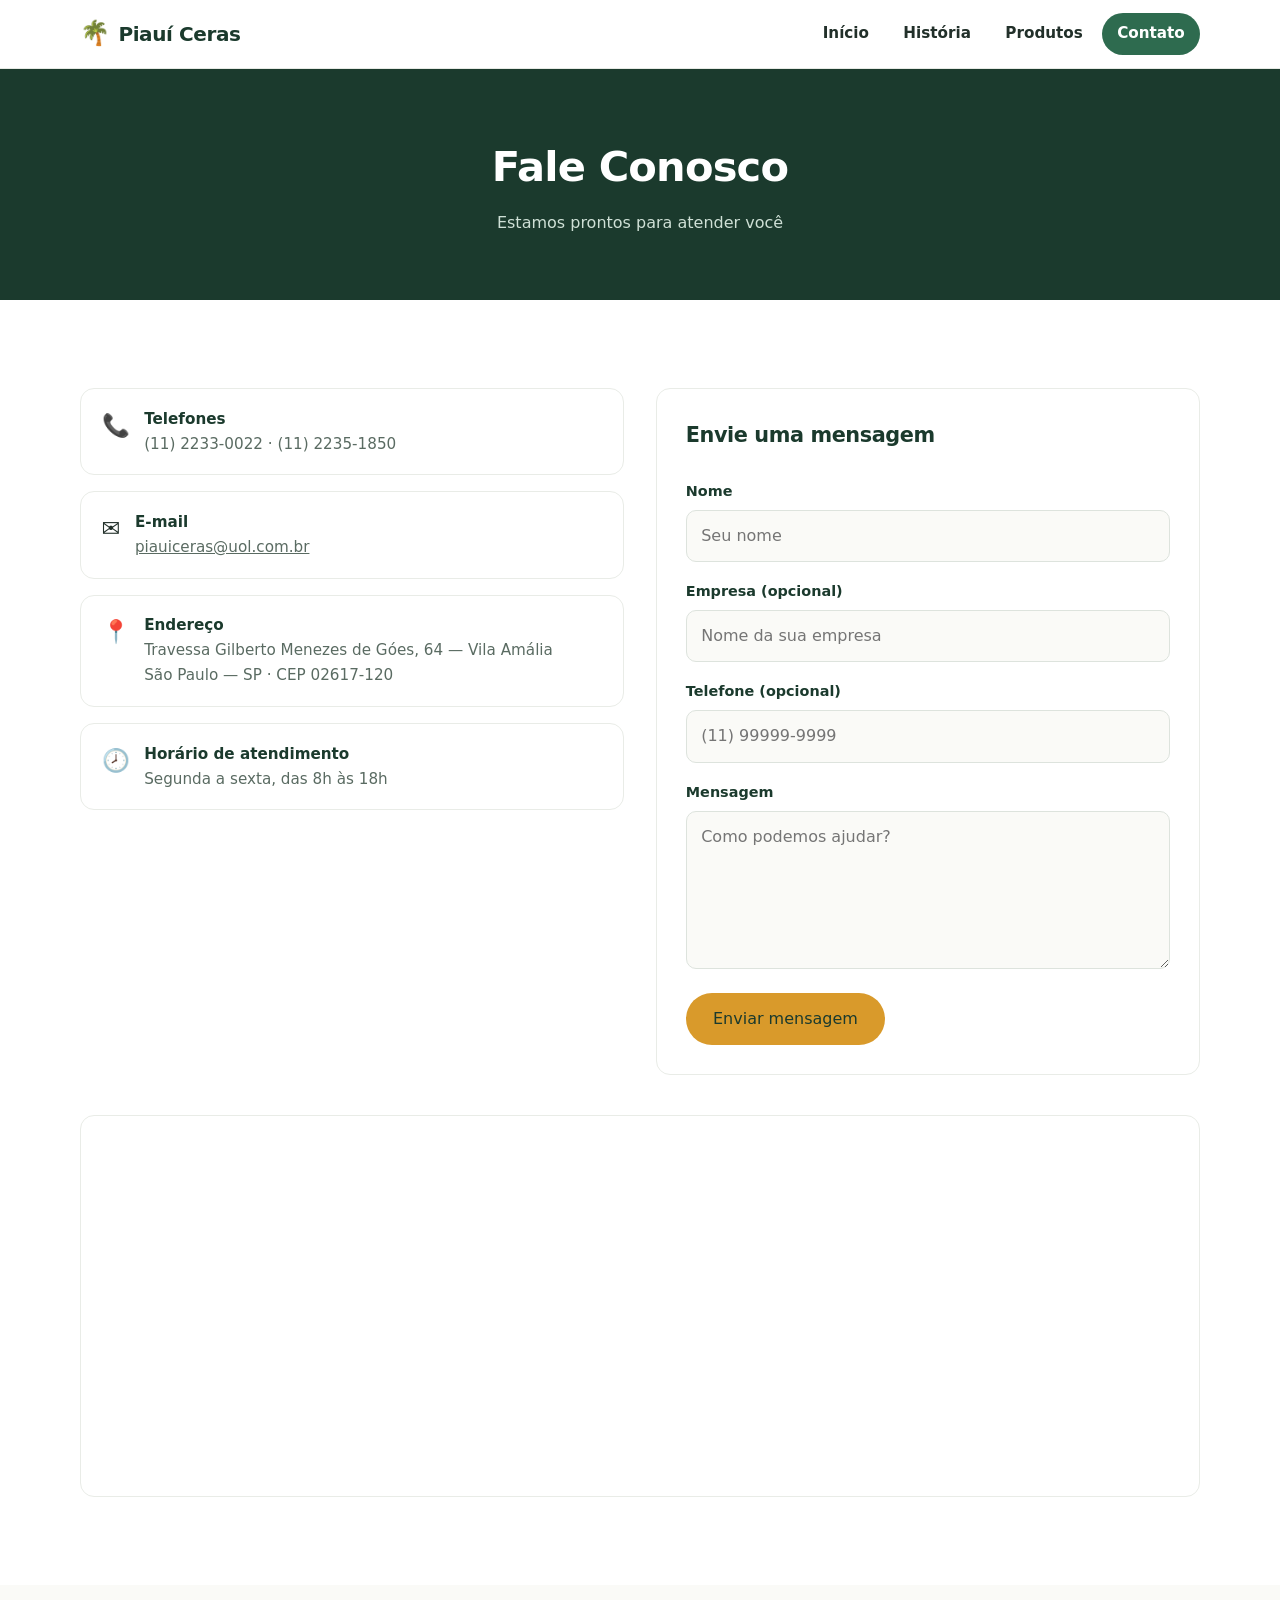
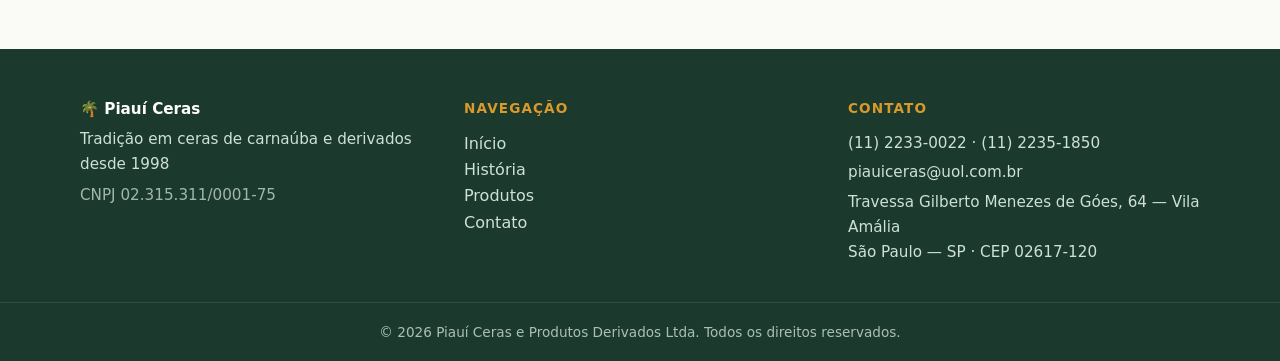
==== contato.html @ 4d1cfb24 "Site institucional Piaui Ceras e Produtos Derivados" ====
<!DOCTYPE html>
<html lang="pt-BR">
<head>
  <meta charset="UTF-8">
  <meta name="viewport" content="width=device-width, initial-scale=1.0">
  <title>Contato — Piauí Ceras</title>
  <meta name="description" content="Entre em contato com a Piauí Ceras e Produtos Derivados Ltda — telefones, e-mail e endereço em São Paulo.">
  <link rel="stylesheet" href="css/style.css">
</head>
<body>

  <header id="site-header"></header>

  <section class="titulo-pagina">
    <div class="container">
      <h1>Fale Conosco</h1>
      <p>Estamos prontos para atender você</p>
    </div>
  </section>

  <section class="secao secao-alt">
    <div class="container">
      <div class="contato-grid">

        <!-- ==============================================
             INFORMAÇÕES DE CONTATO
             Os textos são preenchidos automaticamente a
             partir do js/dados.js (bloco "contato").
             ============================================== -->
        <div class="info-contato">
          <div class="info-item">
            <span class="icone">📞</span>
            <div><strong>Telefones</strong><p id="ct-telefones"></p></div>
          </div>
          <div class="info-item">
            <span class="icone">✉️</span>
            <div><strong>E-mail</strong><p><a id="ct-email" href="#"></a></p></div>
          </div>
          <div class="info-item">
            <span class="icone">📍</span>
            <div><strong>Endereço</strong><p id="ct-endereco"></p></div>
          </div>
          <div class="info-item">
            <span class="icone">🕗</span>
            <div><strong>Horário de atendimento</strong><p id="ct-horario"></p></div>
          </div>
        </div>

        <!-- ==============================================
             FORMULÁRIO
             Ao enviar, abre o programa de e-mail do
             visitante já com a mensagem pronta (mailto).
             ============================================== -->
        <form class="form-contato" id="form-contato">
          <h2 style="font-size: 1.3rem;">Envie uma mensagem</h2>
          <div>
            <label for="nome">Nome</label>
            <input type="text" id="nome" required placeholder="Seu nome">
          </div>
          <div>
            <label for="empresa">Empresa (opcional)</label>
            <input type="text" id="empresa" placeholder="Nome da sua empresa">
          </div>
          <div>
            <label for="telefone">Telefone (opcional)</label>
            <input type="tel" id="telefone" placeholder="(11) 99999-9999">
          </div>
          <div>
            <label for="mensagem">Mensagem</label>
            <textarea id="mensagem" rows="5" required placeholder="Como podemos ajudar?"></textarea>
          </div>
          <button type="submit" class="botao">Enviar mensagem</button>
        </form>
      </div>

      <!-- ==============================================
           MAPA — Google Maps com o endereço da empresa.
           Se mudar de endereço, troque o texto depois de
           "q=" na linha do iframe (use + no lugar de espaço).
           ============================================== -->
      <div class="mapa">
        <iframe
          src="https://www.google.com/maps?q=Travessa+Gilberto+Menezes+de+Goes,+64,+Vila+Amalia,+Sao+Paulo,+SP&output=embed"
          loading="lazy" title="Mapa — localização da Piauí Ceras"
          referrerpolicy="no-referrer-when-downgrade"></iframe>
      </div>
    </div>
  </section>

  <footer id="site-footer"></footer>

  <script src="js/dados.js"></script>
  <script src="js/main.js"></script>
  <script>
    /* Preenche os dados de contato a partir do js/dados.js */
    document.addEventListener("DOMContentLoaded", function () {
      var c = DADOS.contato;
      document.getElementById("ct-telefones").textContent = c.telefones.join(" · ");
      var email = document.getElementById("ct-email");
      email.textContent = c.email;
      email.href = "mailto:" + c.email;
      document.getElementById("ct-endereco").innerHTML =
        c.endereco + "<br>" + c.cidade + " · " + c.cep;
      document.getElementById("ct-horario").textContent = c.horario;

      /* Formulário: monta o e-mail e abre o programa de e-mail */
      document.getElementById("form-contato").addEventListener("submit", function (ev) {
        ev.preventDefault();
        var corpo =
          "Nome: " + document.getElementById("nome").value + "\n" +
          "Empresa: " + document.getElementById("empresa").value + "\n" +
          "Telefone: " + document.getElementById("telefone").value + "\n\n" +
          document.getElementById("mensagem").value;
        location.href = "mailto:" + c.email +
          "?subject=" + encodeURIComponent("Contato pelo site — " + document.getElementById("nome").value) +
          "&body=" + encodeURIComponent(corpo);
      });
    });
  </script>
</body>
</html>
---- css/style.css ----
/* ============================================================
   ESTILOS — Piauí Ceras
   ============================================================
   Para mudar a "cara" do site inteiro, altere só as variáveis
   abaixo (cores, fontes, arredondamento). O resto do arquivo
   raramente precisa ser tocado.
   ============================================================ */

:root {
  /* CORES — troque aqui para mudar o tema inteiro */
  --verde-escuro: #1b3a2d;   /* fundo do hero e rodapé */
  --verde:        #2e6b4f;   /* cor principal (botões, links) */
  --verde-claro:  #e8f2ec;   /* fundos suaves */
  --ambar:        #d99a2b;   /* cor de destaque (carnaúba) */
  --ambar-claro:  #f7ecd7;
  --texto:        #22302a;
  --texto-suave:  #5a6b62;
  --branco:       #ffffff;
  --fundo:        #fafaf7;

  /* FONTES */
  --fonte: "Segoe UI", system-ui, -apple-system, Roboto, Arial, sans-serif;

  /* ARREDONDAMENTO dos cartões e botões */
  --raio: 14px;

  /* IMAGEM DO HERO (página inicial) — para usar uma foto:
     troque a linha abaixo por algo como:
     --hero-fundo: linear-gradient(rgba(27,58,45,.82), rgba(27,58,45,.82)),
                   url("../img/minha-foto.jpg") center/cover;      */
  --hero-fundo: radial-gradient(1200px 500px at 80% -10%, #2e6b4f 0%, transparent 60%),
                radial-gradient(900px 420px at 10% 110%, #24503d 0%, transparent 55%),
                var(--verde-escuro);
}

/* ---------- RESET BÁSICO ---------- */
* { margin: 0; padding: 0; box-sizing: border-box; }
html { scroll-behavior: smooth; }
body {
  font-family: var(--fonte);
  color: var(--texto);
  background: var(--fundo);
  line-height: 1.65;
}
img { max-width: 100%; display: block; }
a { color: var(--verde); }

.container { width: min(1120px, 92%); margin-inline: auto; }

/* ---------- CABEÇALHO ---------- */
#site-header {
  position: sticky; top: 0; z-index: 50;
  background: rgba(255, 255, 255, .92);
  backdrop-filter: blur(8px);
  border-bottom: 1px solid #e6e9e4;
}
.header-inner {
  display: flex; align-items: center; justify-content: space-between;
  min-height: 68px; gap: 1rem;
}
.logo {
  display: flex; align-items: center; gap: .55rem;
  text-decoration: none; font-weight: 800; font-size: 1.25rem;
  color: var(--verde-escuro); letter-spacing: -.02em;
}
.logo-icone { font-size: 1.5rem; }

.nav ul { display: flex; gap: .25rem; list-style: none; }
.nav a {
  display: block; padding: .55rem .95rem;
  text-decoration: none; color: var(--texto);
  font-weight: 600; font-size: .95rem;
  border-radius: 999px; transition: background .2s, color .2s;
}
.nav a:hover { background: var(--verde-claro); color: var(--verde); }
.nav a.ativo { background: var(--verde); color: var(--branco); }

/* botão hambúrguer (aparece só no celular) */
.menu-btn {
  display: none; flex-direction: column; gap: 5px;
  background: none; border: 0; cursor: pointer; padding: .5rem;
}
.menu-btn span {
  width: 24px; height: 2.6px; background: var(--verde-escuro);
  border-radius: 2px; transition: transform .25s, opacity .25s;
}
.menu-btn.aberto span:nth-child(1) { transform: translateY(7.6px) rotate(45deg); }
.menu-btn.aberto span:nth-child(2) { opacity: 0; }
.menu-btn.aberto span:nth-child(3) { transform: translateY(-7.6px) rotate(-45deg); }

/* ---------- HERO (topo da página inicial) ---------- */
.hero {
  background: var(--hero-fundo);
  color: var(--branco);
  padding: clamp(4rem, 10vw, 7.5rem) 0;
  text-align: center;
}
.hero h1 {
  font-size: clamp(2rem, 5vw, 3.4rem);
  line-height: 1.15; letter-spacing: -.02em;
  max-width: 20ch; margin-inline: auto;
}
.hero h1 em { color: var(--ambar); font-style: normal; }
.hero p {
  margin: 1.2rem auto 2rem; max-width: 58ch;
  font-size: 1.1rem; color: #d6e4dc;
}
.hero-selo {
  display: inline-block; margin-bottom: 1.2rem;
  padding: .35rem 1rem; border-radius: 999px;
  background: rgba(217, 154, 43, .16);
  border: 1px solid rgba(217, 154, 43, .45);
  color: var(--ambar); font-weight: 700; font-size: .85rem;
  letter-spacing: .06em; text-transform: uppercase;
}

/* ---------- BOTÕES ---------- */
.botao {
  display: inline-block; padding: .8rem 1.7rem;
  border-radius: 999px; text-decoration: none; font-weight: 700;
  background: var(--ambar); color: var(--verde-escuro);
  transition: transform .15s, box-shadow .15s, background .2s;
}
.botao:hover { transform: translateY(-2px); box-shadow: 0 8px 22px rgba(0,0,0,.18); }
.botao-secundario {
  background: transparent; color: var(--branco);
  border: 2px solid rgba(255,255,255,.5); margin-left: .6rem;
}
.botao-secundario:hover { border-color: var(--branco); }
.botao-claro {
  background: var(--verde-claro); color: var(--verde);
  padding: .55rem 1.2rem; font-size: .9rem; margin-top: auto;
}

/* ---------- SEÇÕES ---------- */
.secao { padding: clamp(3.2rem, 7vw, 5.5rem) 0; }
.secao-alt { background: var(--branco); }
.secao h2 {
  font-size: clamp(1.6rem, 3.4vw, 2.3rem);
  letter-spacing: -.02em; color: var(--verde-escuro);
  margin-bottom: .6rem;
}
.secao .subtitulo { color: var(--texto-suave); max-width: 62ch; margin-bottom: 2.4rem; }
.centro { text-align: center; }
.centro .subtitulo { margin-inline: auto; }

/* ---------- GRADE DE CARTÕES ---------- */
.grade {
  display: grid; gap: 1.4rem;
  grid-template-columns: repeat(auto-fit, minmax(250px, 1fr));
}
.card {
  background: var(--branco);
  border: 1px solid #e9ece7;
  border-radius: var(--raio);
  padding: 1.8rem 1.6rem;
  display: flex; flex-direction: column; gap: .7rem;
  transition: transform .2s, box-shadow .2s;
}
.card:hover { transform: translateY(-5px); box-shadow: 0 14px 34px rgba(27,58,45,.12); }
.card-icone {
  width: 56px; height: 56px; font-size: 1.7rem;
  display: grid; place-items: center;
  background: var(--ambar-claro); border-radius: 12px;
}
.card h3 { color: var(--verde-escuro); font-size: 1.15rem; }
.card p { color: var(--texto-suave); font-size: .95rem; flex: 1; }

/* ---------- NÚMEROS / DESTAQUES ---------- */
.numeros {
  display: grid; gap: 1rem;
  grid-template-columns: repeat(auto-fit, minmax(170px, 1fr));
  margin-top: 2.5rem;
}
.numero {
  background: rgba(255,255,255,.07);
  border: 1px solid rgba(255,255,255,.14);
  border-radius: var(--raio); padding: 1.3rem; text-align: center;
}
.numero strong { display: block; font-size: 2rem; color: var(--ambar); }
.numero span { font-size: .9rem; color: #cfe0d6; }

/* ---------- BLOCO DE TEXTO (história) ---------- */
.bloco-texto { max-width: 72ch; }
.bloco-texto p { margin-bottom: 1.1rem; color: #37453e; }
.bloco-texto p:first-of-type::first-letter {
  font-size: 3.2rem; font-weight: 800; float: left;
  line-height: 1; padding-right: .6rem; color: var(--verde);
}

/* linha do tempo */
.timeline { margin-top: 2.5rem; border-left: 3px solid var(--verde-claro); }
.timeline-item { position: relative; padding: 0 0 1.8rem 1.8rem; }
.timeline-item::before {
  content: ""; position: absolute; left: -9.5px; top: .35rem;
  width: 16px; height: 16px; border-radius: 50%;
  background: var(--ambar); border: 3px solid var(--fundo);
}
.timeline-item strong { color: var(--verde-escuro); display: block; }
.timeline-item p { color: var(--texto-suave); font-size: .95rem; }

/* ---------- FAIXA DE CHAMADA (CTA) ---------- */
.cta {
  background: var(--verde-escuro); color: var(--branco);
  border-radius: var(--raio); padding: clamp(2rem, 5vw, 3.2rem);
  display: flex; flex-wrap: wrap; align-items: center;
  justify-content: space-between; gap: 1.5rem;
}
.cta h2 { color: var(--branco); font-size: clamp(1.4rem, 3vw, 1.9rem); }
.cta p { color: #cfe0d6; }

/* ---------- PÁGINA DE CONTATO ---------- */
.contato-grid {
  display: grid; gap: 2rem;
  grid-template-columns: repeat(auto-fit, minmax(300px, 1fr));
  align-items: start;
}
.info-contato { display: grid; gap: 1rem; }
.info-item {
  display: flex; gap: .9rem; align-items: flex-start;
  background: var(--branco); border: 1px solid #e9ece7;
  border-radius: var(--raio); padding: 1.1rem 1.3rem;
}
.info-item .icone { font-size: 1.4rem; }
.info-item strong { color: var(--verde-escuro); display: block; font-size: .95rem; }
.info-item p, .info-item a { font-size: .95rem; color: var(--texto-suave); }

.form-contato {
  background: var(--branco); border: 1px solid #e9ece7;
  border-radius: var(--raio); padding: 1.8rem;
  display: grid; gap: 1rem;
}
.form-contato label { font-weight: 600; font-size: .9rem; color: var(--verde-escuro); }
.form-contato input, .form-contato textarea {
  width: 100%; margin-top: .35rem;
  padding: .75rem .9rem; font: inherit;
  border: 1.5px solid #dde3dd; border-radius: 10px;
  background: var(--fundo); transition: border-color .2s;
}
.form-contato input:focus, .form-contato textarea:focus {
  outline: none; border-color: var(--verde);
}
.form-contato button { border: 0; cursor: pointer; font: inherit; justify-self: start; }

.mapa {
  margin-top: 2.5rem; border-radius: var(--raio); overflow: hidden;
  border: 1px solid #e9ece7;
}
.mapa iframe { width: 100%; height: 380px; border: 0; display: block; }

/* ---------- CABEÇALHO INTERNO DAS PÁGINAS ---------- */
.titulo-pagina {
  background: var(--verde-escuro); color: var(--branco);
  padding: clamp(2.5rem, 6vw, 4rem) 0; text-align: center;
}
.titulo-pagina h1 { font-size: clamp(1.8rem, 4vw, 2.6rem); letter-spacing: -.02em; }
.titulo-pagina p { color: #cfe0d6; margin-top: .5rem; }

/* ---------- RODAPÉ ---------- */
#site-footer { background: var(--verde-escuro); color: #cfe0d6; margin-top: 4rem; }
.footer-grid {
  display: grid; gap: 2rem; padding: 3rem 0 2rem;
  grid-template-columns: repeat(auto-fit, minmax(220px, 1fr));
}
.footer-logo { font-weight: 800; font-size: 1.2rem; color: var(--branco); margin-bottom: .4rem; }
.footer-cnpj { font-size: .85rem; opacity: .75; margin-top: .4rem; }
#site-footer h4 {
  color: var(--ambar); font-size: .85rem;
  text-transform: uppercase; letter-spacing: .08em; margin-bottom: .7rem;
}
.footer-links { list-style: none; }
.footer-links a, #site-footer a { color: #cfe0d6; text-decoration: none; }
.footer-links a:hover, #site-footer a:hover { color: var(--branco); text-decoration: underline; }
#site-footer p { font-size: .95rem; margin-bottom: .3rem; }
.footer-base {
  border-top: 1px solid rgba(255,255,255,.12);
  padding: 1.1rem 0; font-size: .85rem; text-align: center; opacity: .8;
}

/* ---------- ANIMAÇÃO DE ENTRADA ---------- */
.animavel { opacity: 0; transform: translateY(18px); transition: opacity .55s ease, transform .55s ease; }
.animavel.visivel { opacity: 1; transform: none; }
@media (prefers-reduced-motion: reduce) {
  .animavel { opacity: 1; transform: none; transition: none; }
}

/* ---------- CELULAR ---------- */
@media (max-width: 760px) {
  .menu-btn { display: flex; }
  .nav {
    position: absolute; top: 68px; left: 0; right: 0;
    background: var(--branco); border-bottom: 1px solid #e6e9e4;
    display: none; padding: .8rem 4%;
  }
  .nav.aberto { display: block; }
  .nav ul { flex-direction: column; }
  .botao-secundario { margin-left: 0; margin-top: .8rem; }
}
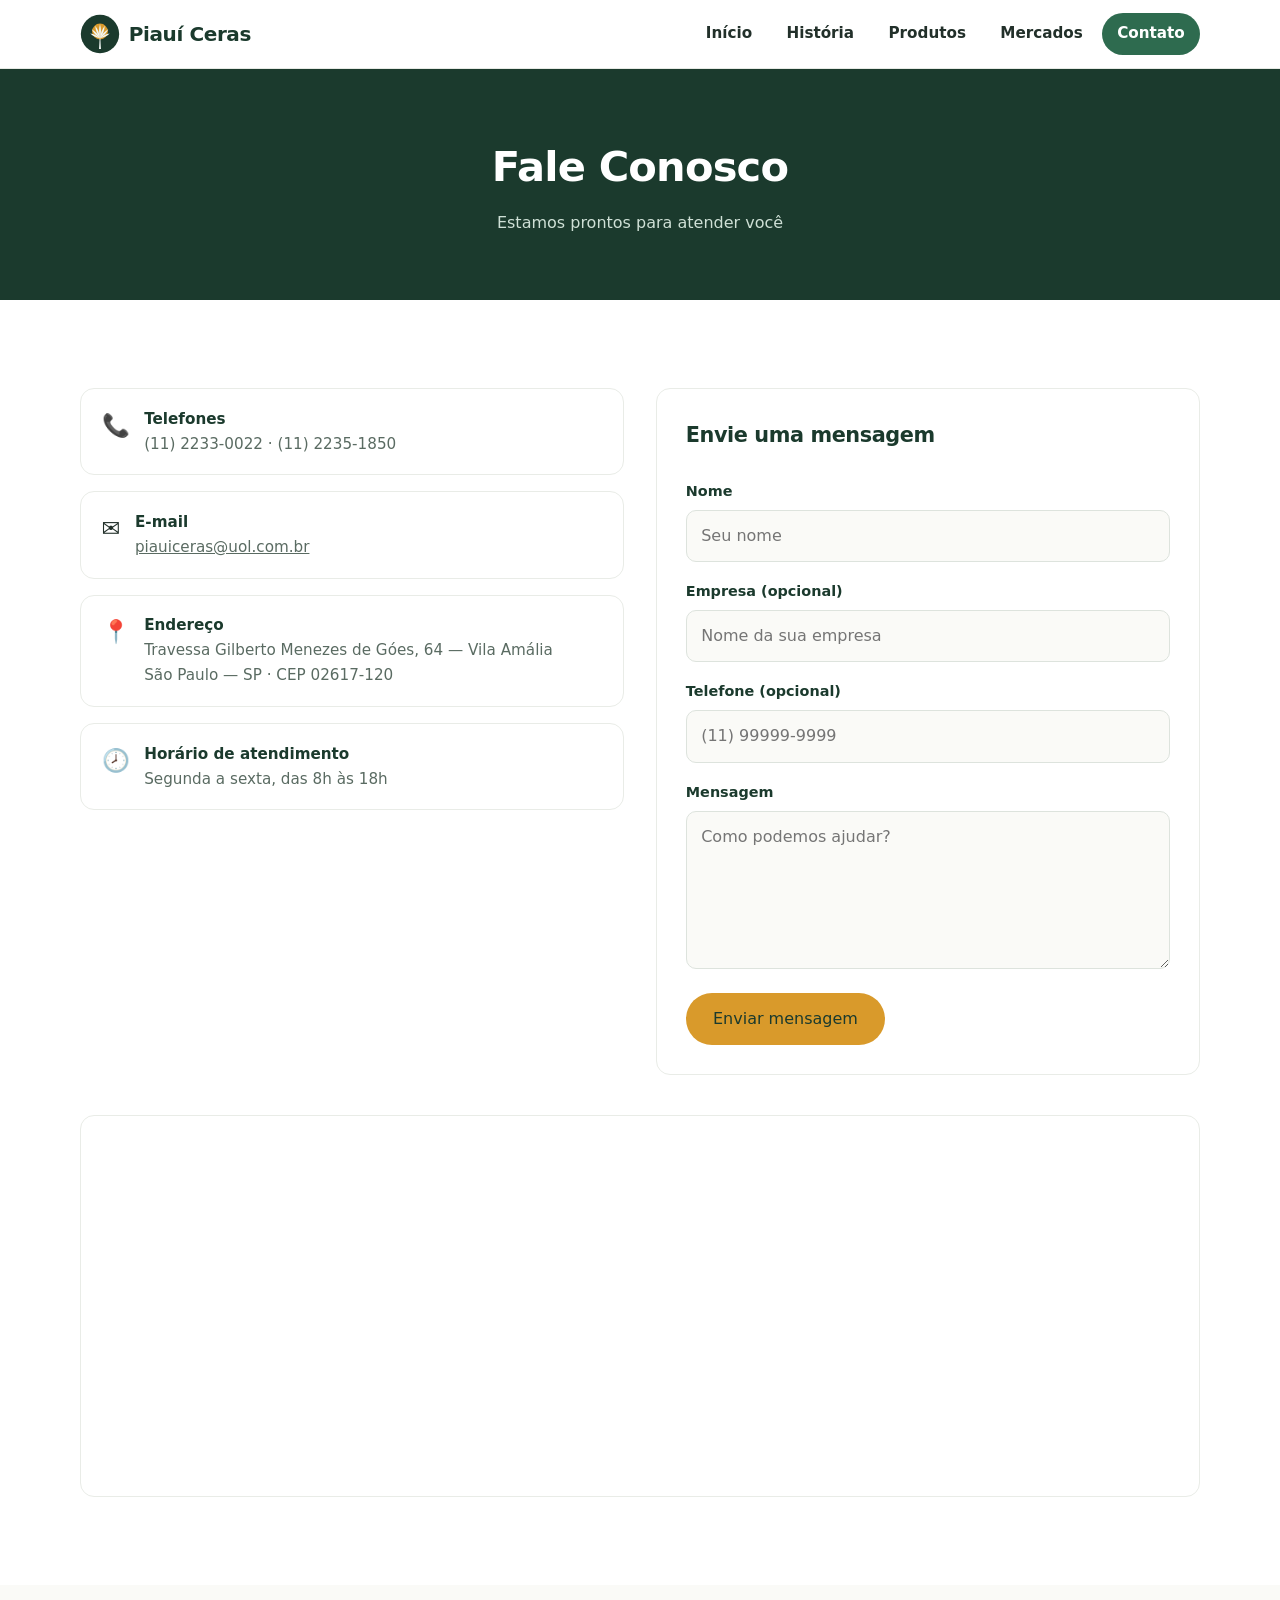
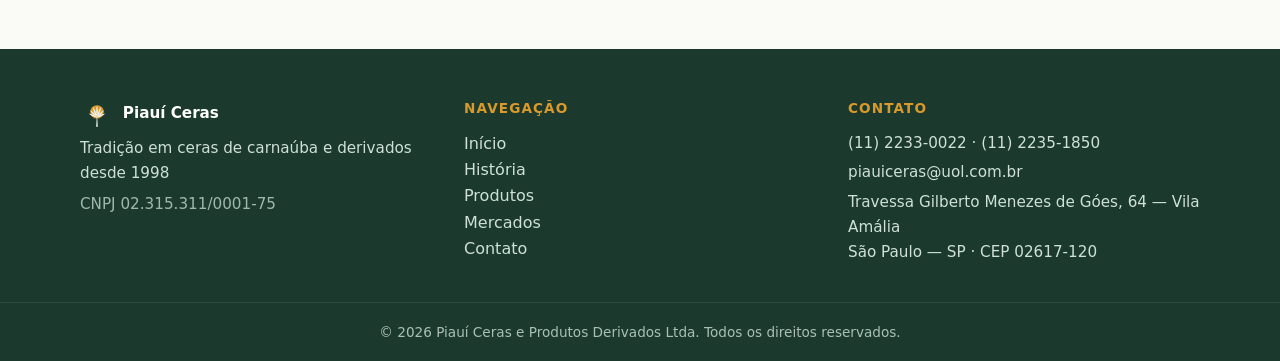
==== commit 5df94eaa: "Adiciona abas Produtos e Mercados, fotos locais e logo - Nova pagina mercados.html com 9 segmentos a" ====
--- a/contato.html
+++ b/contato.html
@@ -5,6 +5,7 @@
   <meta name="viewport" content="width=device-width, initial-scale=1.0">
   <title>Contato — Piauí Ceras</title>
   <meta name="description" content="Entre em contato com a Piauí Ceras e Produtos Derivados Ltda — telefones, e-mail e endereço em São Paulo.">
+  <link rel="icon" type="image/svg+xml" href="img/logo-simbolo.svg">
   <link rel="stylesheet" href="css/style.css">
 </head>
 <body>
--- a/css/style.css
+++ b/css/style.css
@@ -24,12 +24,11 @@
   /* ARREDONDAMENTO dos cartões e botões */
   --raio: 14px;
 
-  /* IMAGEM DO HERO (página inicial) — para usar uma foto:
-     troque a linha abaixo por algo como:
-     --hero-fundo: linear-gradient(rgba(27,58,45,.82), rgba(27,58,45,.82)),
-                   url("../img/minha-foto.jpg") center/cover;      */
-  --hero-fundo: radial-gradient(1200px 500px at 80% -10%, #2e6b4f 0%, transparent 60%),
-                radial-gradient(900px 420px at 10% 110%, #24503d 0%, transparent 55%),
+  /* IMAGEM DO HERO (página inicial) — para trocar a foto,
+     substitua o arquivo img/hero-carnauba.jpg por outro com o
+     mesmo nome, ou mude o caminho na linha abaixo.             */
+  --hero-fundo: linear-gradient(rgba(20, 46, 35, .78), rgba(20, 46, 35, .86)),
+                url("../img/hero-carnauba.jpg") center/cover no-repeat,
                 var(--verde-escuro);
 }
 
@@ -63,7 +62,7 @@
   text-decoration: none; font-weight: 800; font-size: 1.25rem;
   color: var(--verde-escuro); letter-spacing: -.02em;
 }
-.logo-icone { font-size: 1.5rem; }
+.logo-icone { width: 40px; height: 40px; display: block; }
 
 .nav ul { display: flex; gap: .25rem; list-style: none; }
 .nav a {
@@ -153,15 +152,29 @@
   background: var(--branco);
   border: 1px solid #e9ece7;
   border-radius: var(--raio);
-  padding: 1.8rem 1.6rem;
-  display: flex; flex-direction: column; gap: .7rem;
+  overflow: hidden;
+  display: flex; flex-direction: column;
   transition: transform .2s, box-shadow .2s;
 }
 .card:hover { transform: translateY(-5px); box-shadow: 0 14px 34px rgba(27,58,45,.12); }
+.card-foto {
+  aspect-ratio: 16 / 10; overflow: hidden;
+  background: var(--verde-claro);
+}
+.card-foto img {
+  width: 100%; height: 100%; object-fit: cover;
+  transition: transform .35s ease;
+}
+.card:hover .card-foto img { transform: scale(1.05); }
+.card-corpo {
+  padding: 1.4rem 1.5rem 1.6rem;
+  display: flex; flex-direction: column; gap: .7rem; flex: 1;
+}
 .card-icone {
   width: 56px; height: 56px; font-size: 1.7rem;
   display: grid; place-items: center;
   background: var(--ambar-claro); border-radius: 12px;
+  margin: 1.6rem 1.5rem 0;
 }
 .card h3 { color: var(--verde-escuro); font-size: 1.15rem; }
 .card p { color: var(--texto-suave); font-size: .95rem; flex: 1; }
@@ -262,7 +275,11 @@
   display: grid; gap: 2rem; padding: 3rem 0 2rem;
   grid-template-columns: repeat(auto-fit, minmax(220px, 1fr));
 }
-.footer-logo { font-weight: 800; font-size: 1.2rem; color: var(--branco); margin-bottom: .4rem; }
+.footer-logo {
+  font-weight: 800; font-size: 1.2rem; color: var(--branco);
+  margin-bottom: .4rem; display: flex; align-items: center; gap: .55rem;
+}
+.footer-logo-img { width: 34px; height: 34px; }
 .footer-cnpj { font-size: .85rem; opacity: .75; margin-top: .4rem; }
 #site-footer h4 {
   color: var(--ambar); font-size: .85rem;
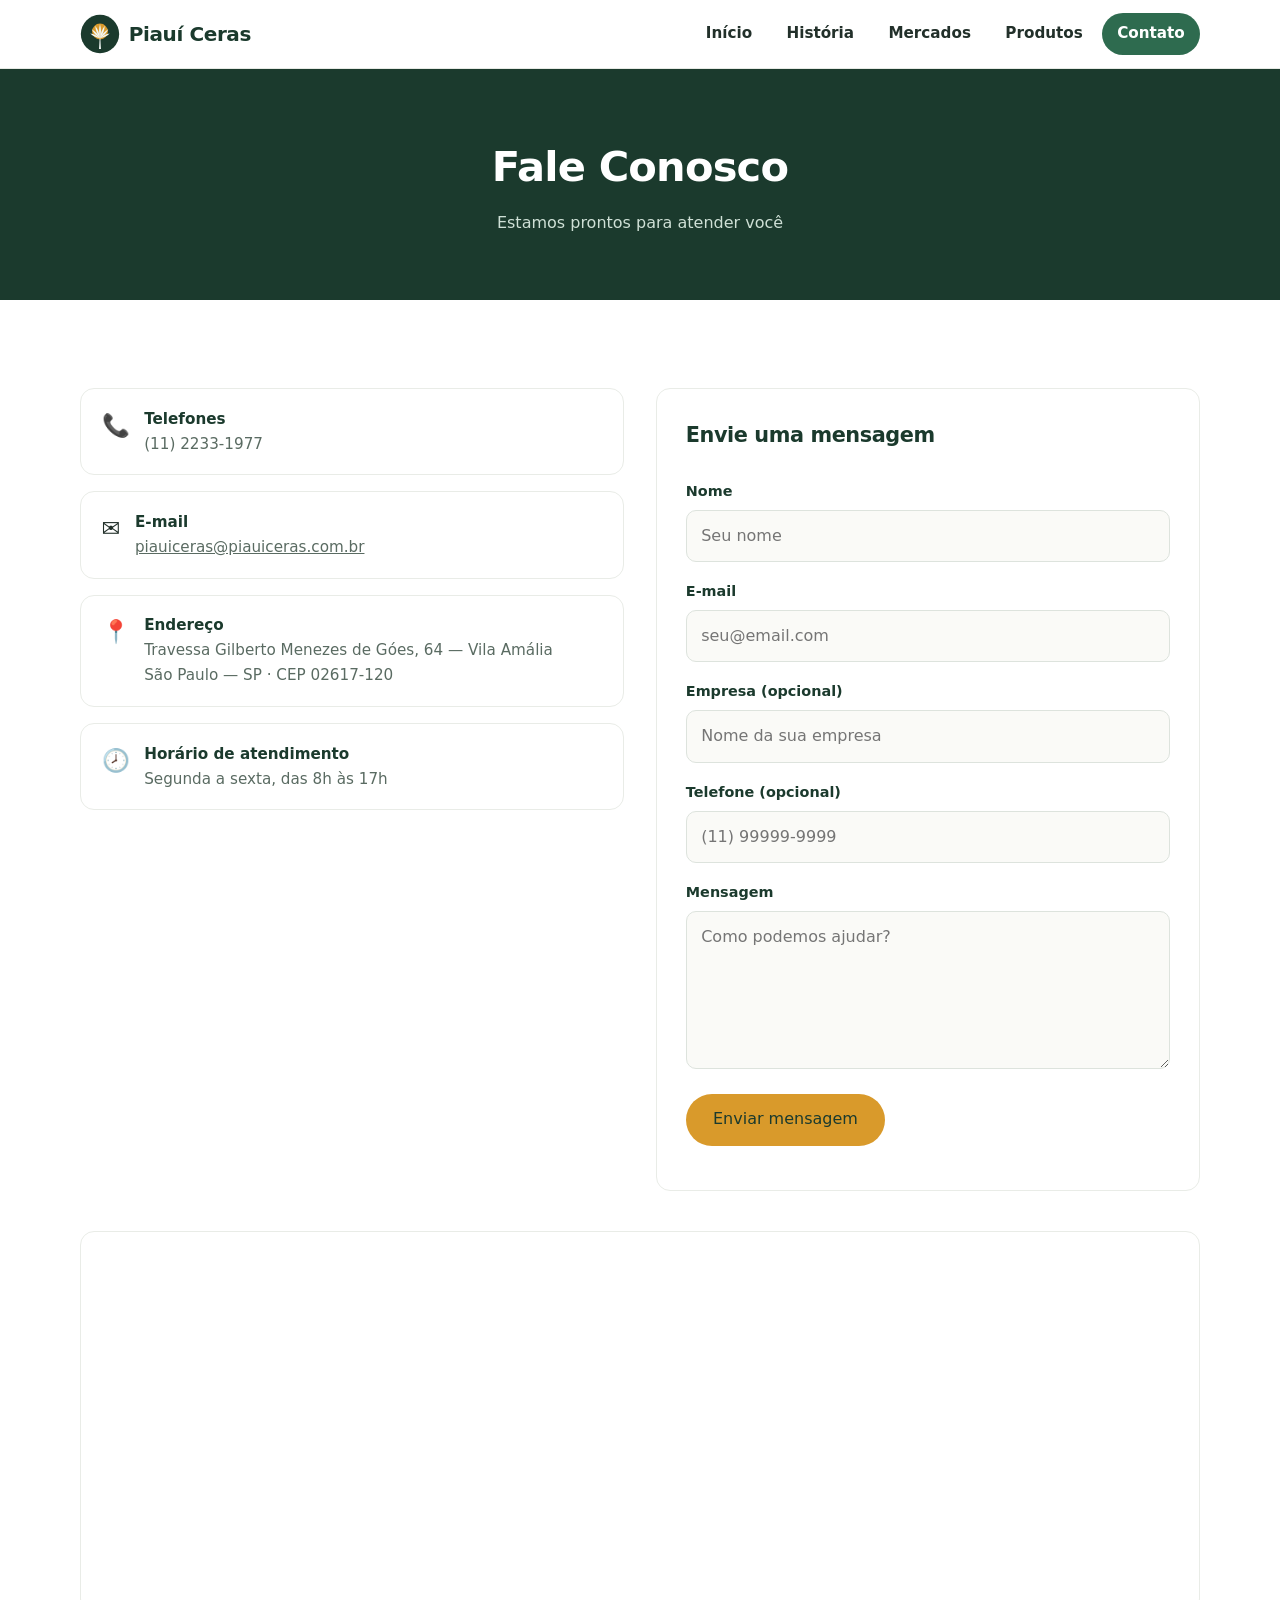
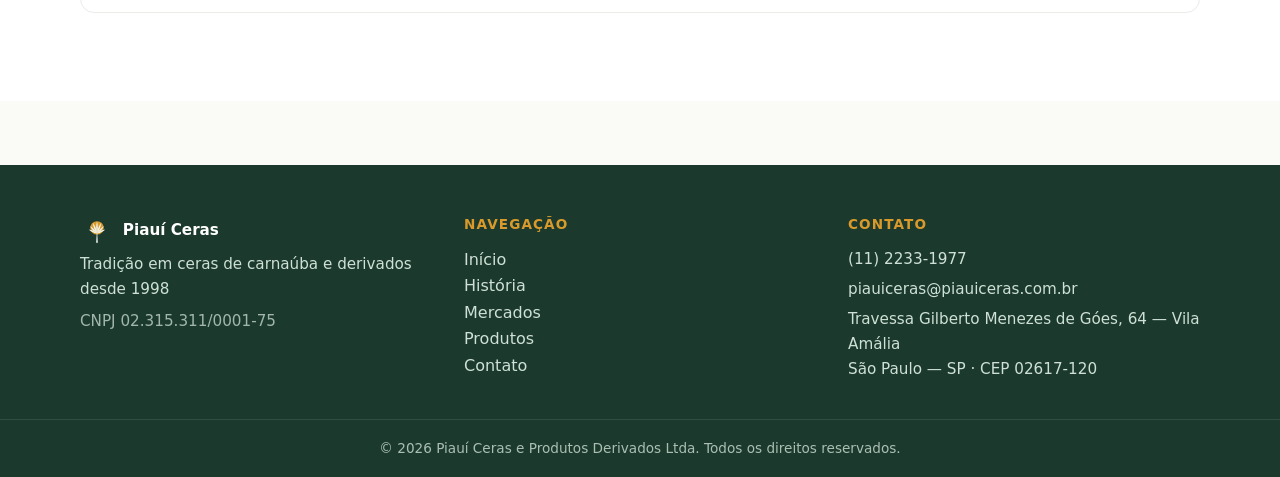
==== commit e39766bb: "mudanças v1" ====
--- a/contato.html
+++ b/contato.html
@@ -49,14 +49,19 @@
 
         <!-- ==============================================
              FORMULÁRIO
-             Ao enviar, abre o programa de e-mail do
-             visitante já com a mensagem pronta (mailto).
+             Ao enviar, a mensagem vai direto por e-mail via
+             Web3Forms (sem abrir programa de e-mail nenhum).
+             A chave de envio fica em js/dados.js → contato.web3formsKey
              ============================================== -->
         <form class="form-contato" id="form-contato">
           <h2 style="font-size: 1.3rem;">Envie uma mensagem</h2>
           <div>
             <label for="nome">Nome</label>
-            <input type="text" id="nome" required placeholder="Seu nome">
+            <input type="text" id="nome" name="name" required placeholder="Seu nome">
+          </div>
+          <div>
+            <label for="email">E-mail</label>
+            <input type="email" id="email" name="email" required placeholder="seu@email.com">
           </div>
           <div>
             <label for="empresa">Empresa (opcional)</label>
@@ -68,9 +73,12 @@
           </div>
           <div>
             <label for="mensagem">Mensagem</label>
-            <textarea id="mensagem" rows="5" required placeholder="Como podemos ajudar?"></textarea>
+            <textarea id="mensagem" name="message" rows="5" required placeholder="Como podemos ajudar?"></textarea>
           </div>
+          <!-- Campo-armadilha anti-spam: invisível para pessoas, mas robôs costumam preencher -->
+          <input type="checkbox" name="botcheck" style="display:none" tabindex="-1" autocomplete="off">
           <button type="submit" class="botao">Enviar mensagem</button>
+          <p id="form-status" role="status" style="font-size:.9rem; margin:0;"></p>
         </form>
       </div>
 
@@ -104,17 +112,56 @@
         c.endereco + "<br>" + c.cidade + " · " + c.cep;
       document.getElementById("ct-horario").textContent = c.horario;
 
-      /* Formulário: monta o e-mail e abre o programa de e-mail */
-      document.getElementById("form-contato").addEventListener("submit", function (ev) {
+      /* Formulário: envia a mensagem por e-mail via Web3Forms (sem abrir programa de e-mail) */
+      var form = document.getElementById("form-contato");
+      var status = document.getElementById("form-status");
+      form.addEventListener("submit", function (ev) {
         ev.preventDefault();
-        var corpo =
-          "Nome: " + document.getElementById("nome").value + "\n" +
-          "Empresa: " + document.getElementById("empresa").value + "\n" +
-          "Telefone: " + document.getElementById("telefone").value + "\n\n" +
-          document.getElementById("mensagem").value;
-        location.href = "mailto:" + c.email +
-          "?subject=" + encodeURIComponent("Contato pelo site — " + document.getElementById("nome").value) +
-          "&body=" + encodeURIComponent(corpo);
+
+        if (!c.web3formsKey || c.web3formsKey === "COLE_AQUI_SUA_ACCESS_KEY") {
+          status.textContent = "Formulário ainda não configurado. Veja js/dados.js → contato.web3formsKey.";
+          status.style.color = "#b3261e";
+          return;
+        }
+
+        var botao = form.querySelector("button[type=submit]");
+        botao.disabled = true;
+        status.textContent = "Enviando...";
+        status.style.color = "";
+
+        var dados = {
+          access_key: c.web3formsKey,
+          subject: "Contato pelo site — " + document.getElementById("nome").value,
+          name: document.getElementById("nome").value,
+          email: document.getElementById("email").value,
+          empresa: document.getElementById("empresa").value,
+          telefone: document.getElementById("telefone").value,
+          message: document.getElementById("mensagem").value,
+          botcheck: form.querySelector("[name=botcheck]").checked,
+        };
+
+        fetch("https://api.web3forms.com/submit", {
+          method: "POST",
+          headers: { "Content-Type": "application/json", Accept: "application/json" },
+          body: JSON.stringify(dados),
+        })
+          .then(function (resposta) { return resposta.json(); })
+          .then(function (resultado) {
+            if (resultado.success) {
+              status.textContent = "Mensagem enviada! Em breve entraremos em contato.";
+              status.style.color = "var(--verde)";
+              form.reset();
+            } else {
+              throw new Error(resultado.message || "Falha no envio");
+            }
+          })
+          .catch(function () {
+            status.textContent = "Não foi possível enviar agora. Tente novamente ou ligue para " + c.telefones[0] + ".";
+            status.style.color = "#b3261e";
+          })
+          .finally(function () {
+            botao.disabled = false;
+          });
       });
     });
   </script>
--- a/css/style.css
+++ b/css/style.css
@@ -201,6 +201,17 @@
   line-height: 1; padding-right: .6rem; color: var(--verde);
 }
 
+/* Foto de destaque dentro de um texto (ex.: carnaúba na página de história) */
+.foto-destaque {
+  max-width: 420px; margin: 2rem auto; border-radius: var(--raio);
+  overflow: hidden; box-shadow: 0 14px 34px rgba(27,58,45,.14);
+}
+.foto-destaque img { width: 100%; height: auto; display: block; }
+.foto-destaque figcaption {
+  padding: .7rem 1.1rem; background: var(--verde-claro);
+  color: var(--texto-suave); font-size: .85rem; font-style: italic;
+}
+
 /* linha do tempo */
 .timeline { margin-top: 2.5rem; border-left: 3px solid var(--verde-claro); }
 .timeline-item { position: relative; padding: 0 0 1.8rem 1.8rem; }
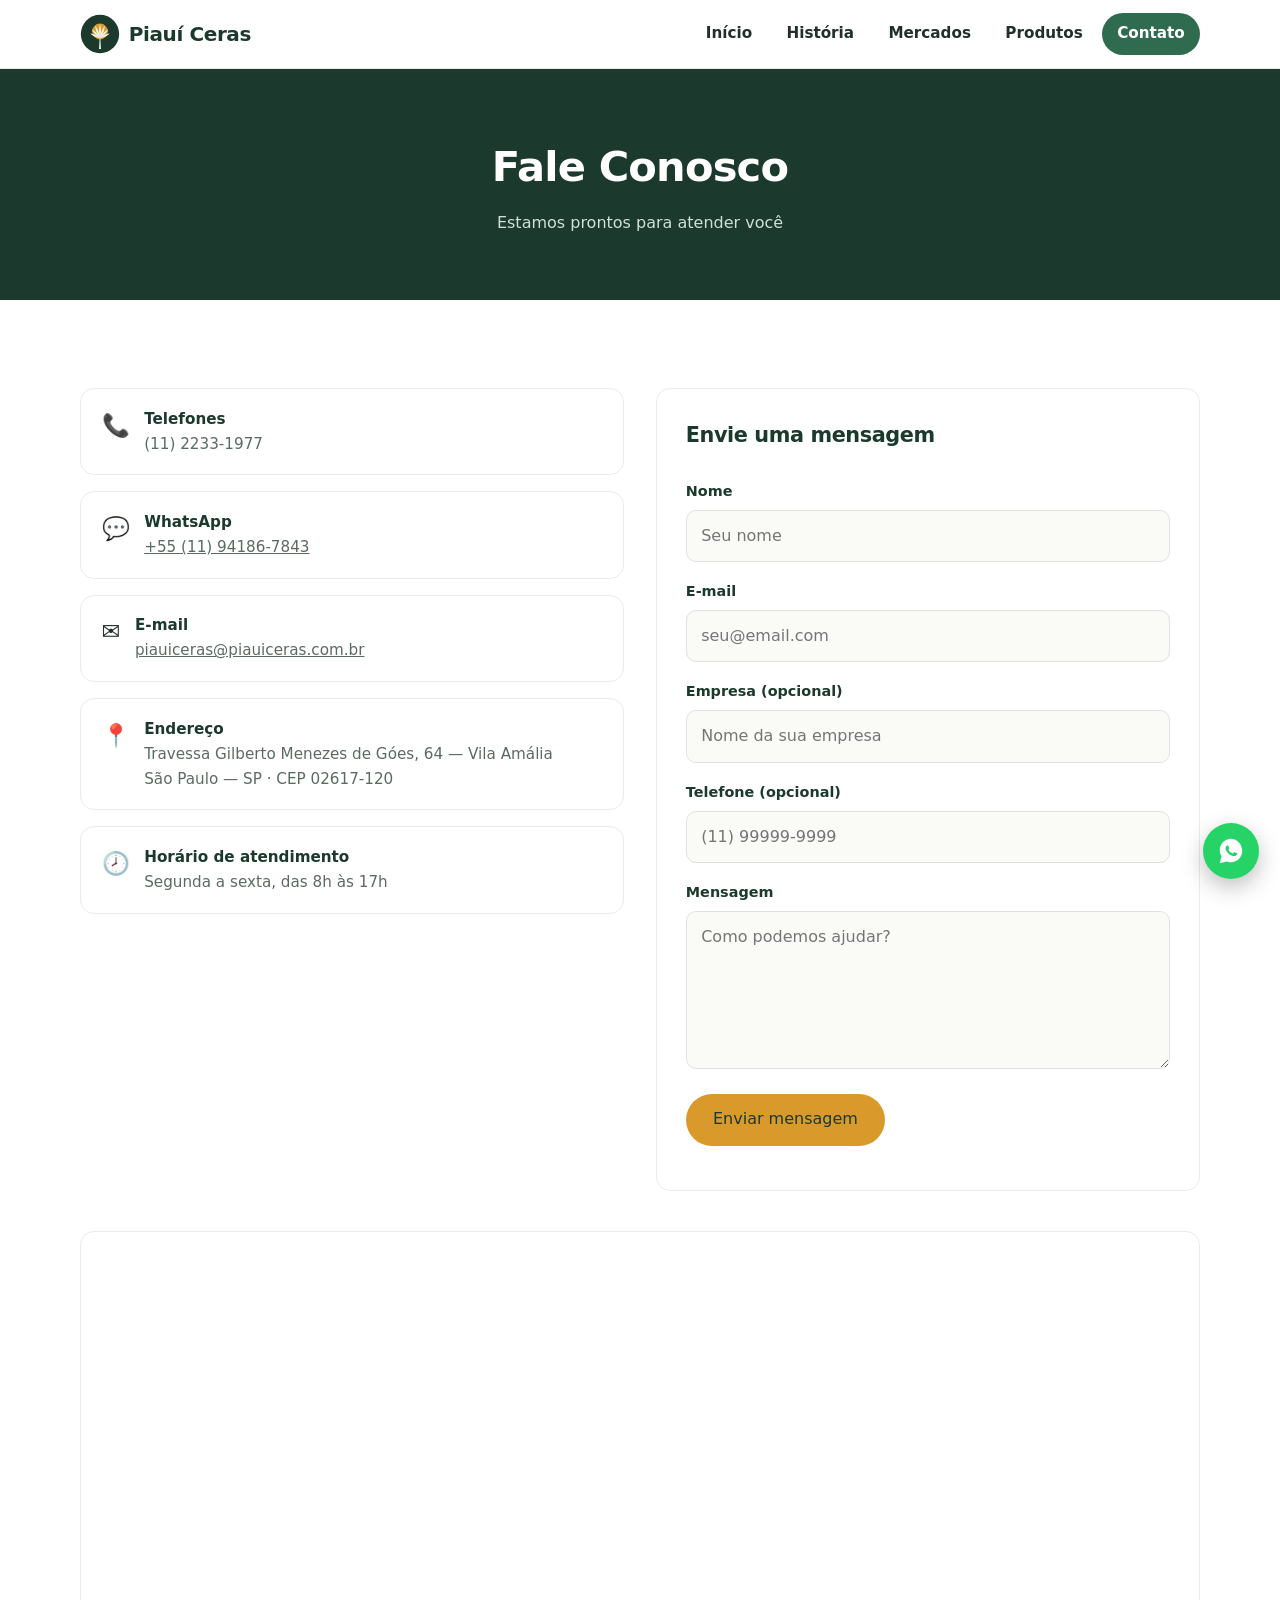
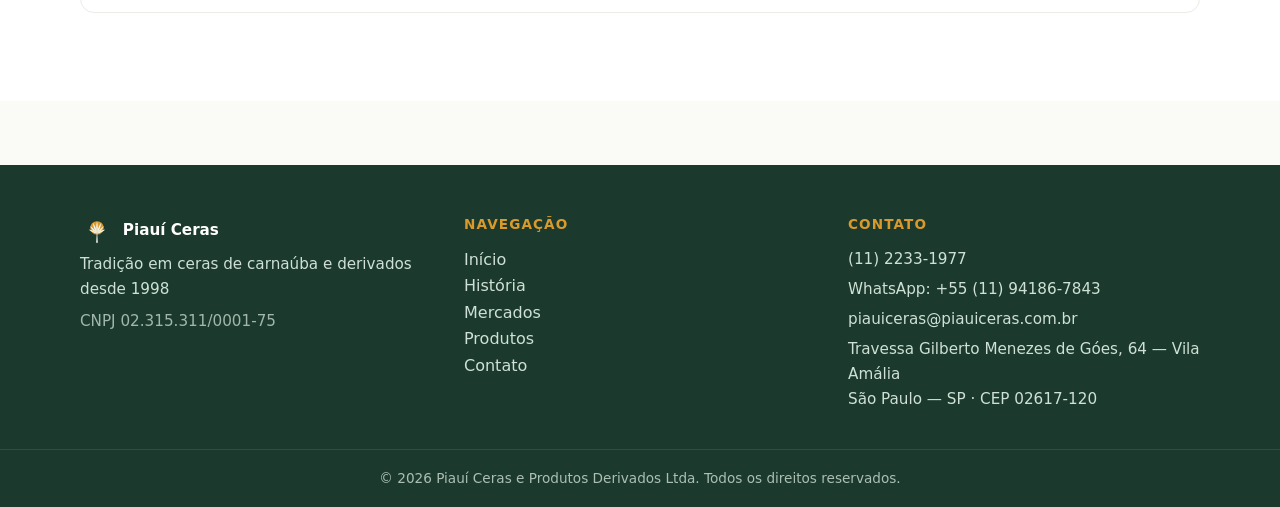
==== commit 1867b70f: "novas alteracoes" ====
--- a/contato.html
+++ b/contato.html
@@ -6,7 +6,7 @@
   <title>Contato — Piauí Ceras</title>
   <meta name="description" content="Entre em contato com a Piauí Ceras e Produtos Derivados Ltda — telefones, e-mail e endereço em São Paulo.">
   <link rel="icon" type="image/svg+xml" href="img/logo-simbolo.svg">
-  <link rel="stylesheet" href="css/style.css">
+  <link rel="stylesheet" href="css/style.css?v=1">
 </head>
 <body>
 
@@ -32,6 +32,10 @@
           <div class="info-item">
             <span class="icone">📞</span>
             <div><strong>Telefones</strong><p id="ct-telefones"></p></div>
+          </div>
+          <div class="info-item" id="ct-whatsapp-item" style="display:none;">
+            <span class="icone">💬</span>
+            <div><strong>WhatsApp</strong><p><a id="ct-whatsapp" href="#" target="_blank" rel="noopener"></a></p></div>
           </div>
           <div class="info-item">
             <span class="icone">✉️</span>
@@ -98,13 +102,20 @@
 
   <footer id="site-footer"></footer>
 
-  <script src="js/dados.js"></script>
-  <script src="js/main.js"></script>
+  <script src="js/dados.js?v=1"></script>
+  <script src="js/main.js?v=1"></script>
   <script>
     /* Preenche os dados de contato a partir do js/dados.js */
     document.addEventListener("DOMContentLoaded", function () {
       var c = DADOS.contato;
       document.getElementById("ct-telefones").textContent = c.telefones.join(" · ");
+      if (c.whatsapp) {
+        var whatsapp = document.getElementById("ct-whatsapp");
+        whatsapp.textContent = c.whatsapp;
+        whatsapp.href = "https://wa.me/" + c.whatsapp.replace(/\D/g, "") +
+          "?text=" + encodeURIComponent("Olá! Vim pelo site da " + DADOS.empresa.nome + " e gostaria de mais informações.");
+        document.getElementById("ct-whatsapp-item").style.display = "";
+      }
       var email = document.getElementById("ct-email");
       email.textContent = c.email;
       email.href = "mailto:" + c.email;
--- a/css/style.css
+++ b/css/style.css
@@ -194,22 +194,24 @@
 .numero span { font-size: .9rem; color: #cfe0d6; }
 
 /* ---------- BLOCO DE TEXTO (história) ---------- */
-.bloco-texto { max-width: 72ch; }
+.bloco-texto { max-width: 900px; margin-inline: auto; }
+.bloco-texto::after { content: ""; display: table; clear: both; }
 .bloco-texto p { margin-bottom: 1.1rem; color: #37453e; }
 .bloco-texto p:first-of-type::first-letter {
   font-size: 3.2rem; font-weight: 800; float: left;
   line-height: 1; padding-right: .6rem; color: var(--verde);
 }
 
-/* Foto de destaque dentro de um texto (ex.: carnaúba na página de história) */
+/* Foto de destaque ao lado do texto (ex.: carnaúba na página de história) */
 .foto-destaque {
-  max-width: 420px; margin: 2rem auto; border-radius: var(--raio);
+  float: right; width: 380px; max-width: 48%;
+  margin: .3rem 0 1.2rem 2.2rem; border-radius: var(--raio);
   overflow: hidden; box-shadow: 0 14px 34px rgba(27,58,45,.14);
 }
 .foto-destaque img { width: 100%; height: auto; display: block; }
 .foto-destaque figcaption {
-  padding: .7rem 1.1rem; background: var(--verde-claro);
-  color: var(--texto-suave); font-size: .85rem; font-style: italic;
+  padding: .6rem .9rem; background: var(--verde-claro);
+  color: var(--texto-suave); font-size: .82rem; font-style: italic;
 }
 
 /* linha do tempo */
@@ -305,6 +307,17 @@
   padding: 1.1rem 0; font-size: .85rem; text-align: center; opacity: .8;
 }
 
+/* ---------- BOTÃO FLUTUANTE DO WHATSAPP ---------- */
+.whatsapp-flutuante {
+  position: fixed; right: 1.3rem; bottom: 1.3rem; z-index: 60;
+  width: 56px; height: 56px; border-radius: 50%;
+  background: #25d366; color: var(--branco);
+  display: grid; place-items: center;
+  box-shadow: 0 8px 22px rgba(0,0,0,.25);
+  transition: transform .15s;
+}
+.whatsapp-flutuante:hover { transform: scale(1.08); }
+
 /* ---------- ANIMAÇÃO DE ENTRADA ---------- */
 .animavel { opacity: 0; transform: translateY(18px); transition: opacity .55s ease, transform .55s ease; }
 .animavel.visivel { opacity: 1; transform: none; }
@@ -313,7 +326,7 @@
 }
 
 /* ---------- CELULAR ---------- */
-@media (max-width: 760px) {
+@media (max-width: 900px) {
   .menu-btn { display: flex; }
   .nav {
     position: absolute; top: 68px; left: 0; right: 0;
@@ -323,4 +336,5 @@
   .nav.aberto { display: block; }
   .nav ul { flex-direction: column; }
   .botao-secundario { margin-left: 0; margin-top: .8rem; }
-}
+  .foto-destaque { float: none; width: 100%; max-width: 320px; margin: 0 auto 1.5rem; }
+}
